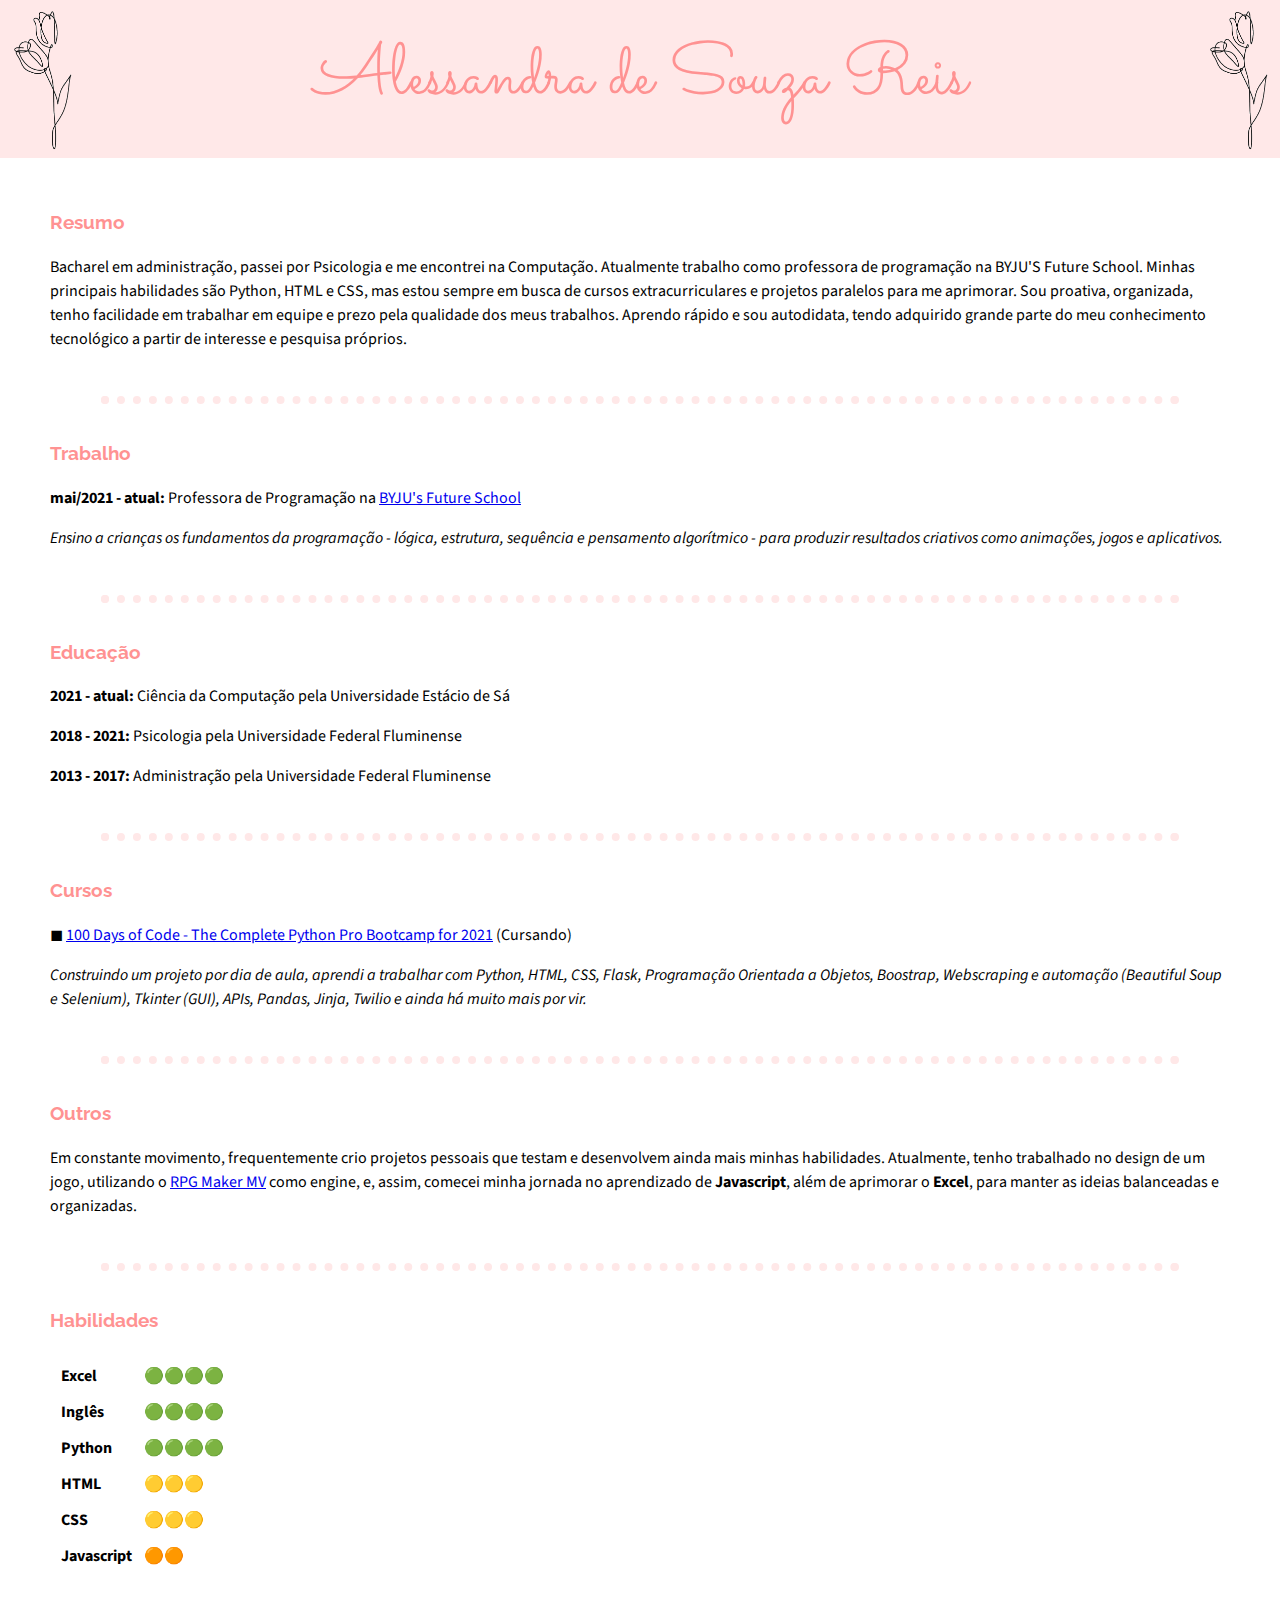
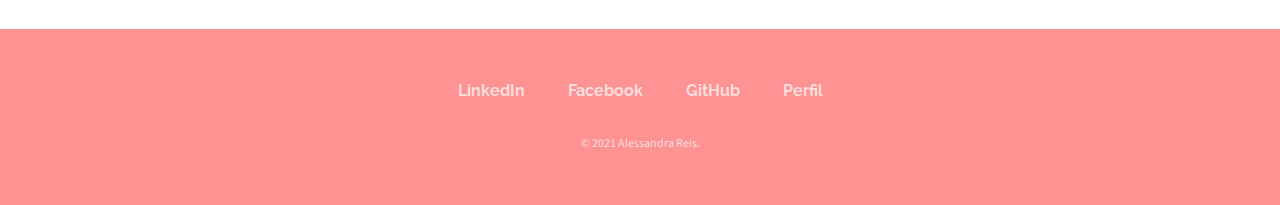
==== templates/curriculo.html @ 00629c7c "Add files via upload" ====
<!DOCTYPE html>
<html lang="en">
<head>
    <meta charset="UTF-8">
    <title>Alessandra Reis - Currículo</title>
    <link rel="stylesheet" href="../static/styles-cv.css">
    <link rel="icon" href="../static/icon.ico">
    <link rel="preconnect" href="https://fonts.gstatic.com">
    <link href="https://fonts.googleapis.com/css2?family=Raleway:wght@300&family=Sacramento&family=Source+Sans+Pro&display=swap" rel="stylesheet">

</head>

    <body>
    <div class="top-container">
        <img class="flower" src="../static/rosa1.png" alt="img-rosa">
        <img class="flower2" src="../static/rosa1.png" alt="img-rosa">
        <div class="skill-row">
        <h1 class="name">Alessandra de Souza Reis</h1>
        </div>
    </div>

    <div class="mid-container">
  
        <h3 class="subtitle">Resumo</h3>
        <p>Bacharel em administração, passei por Psicologia e me encontrei na Computação. Atualmente trabalho como professora de programação
            na BYJU'S Future School. Minhas principais habilidades são Python, HTML e CSS, mas estou sempre em busca de
            cursos extracurriculares e projetos paralelos para me aprimorar. Sou proativa, organizada, tenho facilidade em
            trabalhar em equipe e prezo pela qualidade dos meus trabalhos. Aprendo rápido e sou autodidata,
            tendo adquirido grande parte do meu conhecimento tecnológico a partir de interesse e pesquisa próprios.
            </p>

 <hr class="dotted-line">

        <h3 class="subtitle">Trabalho</h3>
        <div class="skill-row">
            <p><strong>mai/2021 - atual:</strong> Professora de Programação na <a href="https://www.byjusfutureschool.com/"> BYJU's Future School</a></p>
        </div>
        <p><em>Ensino a crianças os fundamentos da programação - lógica, estrutura, sequência e pensamento algorítmico - para
            produzir resultados criativos como animações, jogos e aplicativos. </em></p>

 <hr class="dotted-line">
        <h3 class="subtitle">Educação</h3>
        <div class="skill-row">
            <p><strong>2021 - atual:</strong> Ciência da Computação pela Universidade Estácio de Sá</p>
            <p><strong>2018 - 2021:</strong> Psicologia pela Universidade Federal Fluminense</p>
            <p><strong>2013 - 2017:</strong> Administração pela Universidade Federal Fluminense</p>
        </div>

 <hr class="dotted-line">

        <h3 class="subtitle">Cursos</h3>
        <div class="skill-row">
            ◼ <a href="https://www.udemy.com/course/100-days-of-code/">100 Days of Code - The Complete Python Pro Bootcamp for 2021</a> (Cursando)</p>
        </div>
        <p><em>Construindo um projeto por dia de aula, aprendi a trabalhar com Python, HTML, CSS, Flask, Programação Orientada a Objetos, Boostrap,
            Webscraping e automação (Beautiful Soup e Selenium), Tkinter (GUI), APIs, Pandas, Jinja, Twilio e ainda há muito mais por vir.</em></p>

 <hr class="dotted-line">

        <h3 class="subtitle">Outros</h3>
        <p>Em constante movimento, frequentemente crio projetos pessoais que testam e desenvolvem ainda mais minhas habilidades. Atualmente,
        tenho trabalhado no design de um jogo, utilizando o <a href="https://www.rpgmakerweb.com/products/rpg-maker-mv">RPG Maker MV</a> como engine, e, assim,
        comecei minha jornada no aprendizado de <strong>Javascript</strong>, além de aprimorar o <strong>Excel</strong>, para manter as ideias balanceadas e organizadas.</p>

<hr class="dotted-line">
        <h3 class="subtitle">Habilidades</h3>

    <table cellspacing="10px">
        <tr>
            <td><strong>Excel</strong></td> <td><strong>🟢🟢🟢🟢</strong></td>
        </tr>
        <tr>
            <td><strong>Inglês</strong></td> <td><strong>🟢🟢🟢🟢</strong></td>
        </tr>
                <tr>
            <td><strong>Python</strong></td> <td><strong>🟢🟢🟢🟢</strong></td>
        </tr>
        <tr>
            <td><strong>HTML</strong></td> <td><strong>🟡🟡🟡</strong></td>
        </tr>
        <tr>
            <td><strong>CSS</strong></td> <td><strong>🟡🟡🟡</strong></td>
        </tr>
        <tr>
            <td><strong>Javascript</strong></td> <td><strong>🟠🟠</strong></td>
        </tr>
    </table>

    </div>

<div class="bottom-container">
  <a class="footer-link" href="https://www.linkedin.com/in/alessandra-reis-b08b1685/">LinkedIn</a>
  <a class="footer-link" href="https://www.facebook.com/aleszreis">Facebook</a>
  <a class="footer-link" href="https://github.com/aleszreis/">GitHub</a>
  <a class="footer-link" href="../index.html">Perfil</a>
  <p class="copyright">© 2021 Alessandra Reis.</p>
</div>

    </body>
</html>
---- static/styles-cv.css ----
body {margin: 0; text-align: left; color: #401f4; font-family: 'Source Sans Pro', sans-serif; line-height: 1.5; font-weight: normal}

.name {text-align: center; color: #ff9292; margin: 0 auto 0 auto; font-size: 4.5rem; font-family: 'Sacramento', cursive; font-weight: normal; padding: 10px}

.subtitle {color: #ff9292; font-family: 'Raleway', sans-serif; text-align: left}

.footer-link {color: #ffdcdc; font-family: 'Raleway'; font-weight: bold; margin: 10px 20px; text-decoration: none}

.footer-link:hover {color: white}


.dotted-line {border: 8px dotted #ffe8e8; border-bottom: none; width: 90%; margin: 45px auto 35px auto}


.skill-row {text-align: left; margin: 5px auto 5px auto}

.intro {width: 30%; margin: auto}

.copyright {color: #ffdcdc; font-size: 0.75rem; padding: 20px 0}

.top-container {background-color: #ffe8e8; position: relative; padding: 10px}

.mid-container {margin: 50px 50px}

.bottom-container {background-color: #ff9292; text-decoration: #ff9292; padding: 50px 0 20px; text-align: center}

.flower {width: 4rem; float: left; margin-right: 30px}
.flower2 {width: 4rem; float: right; margin-left: 30px}
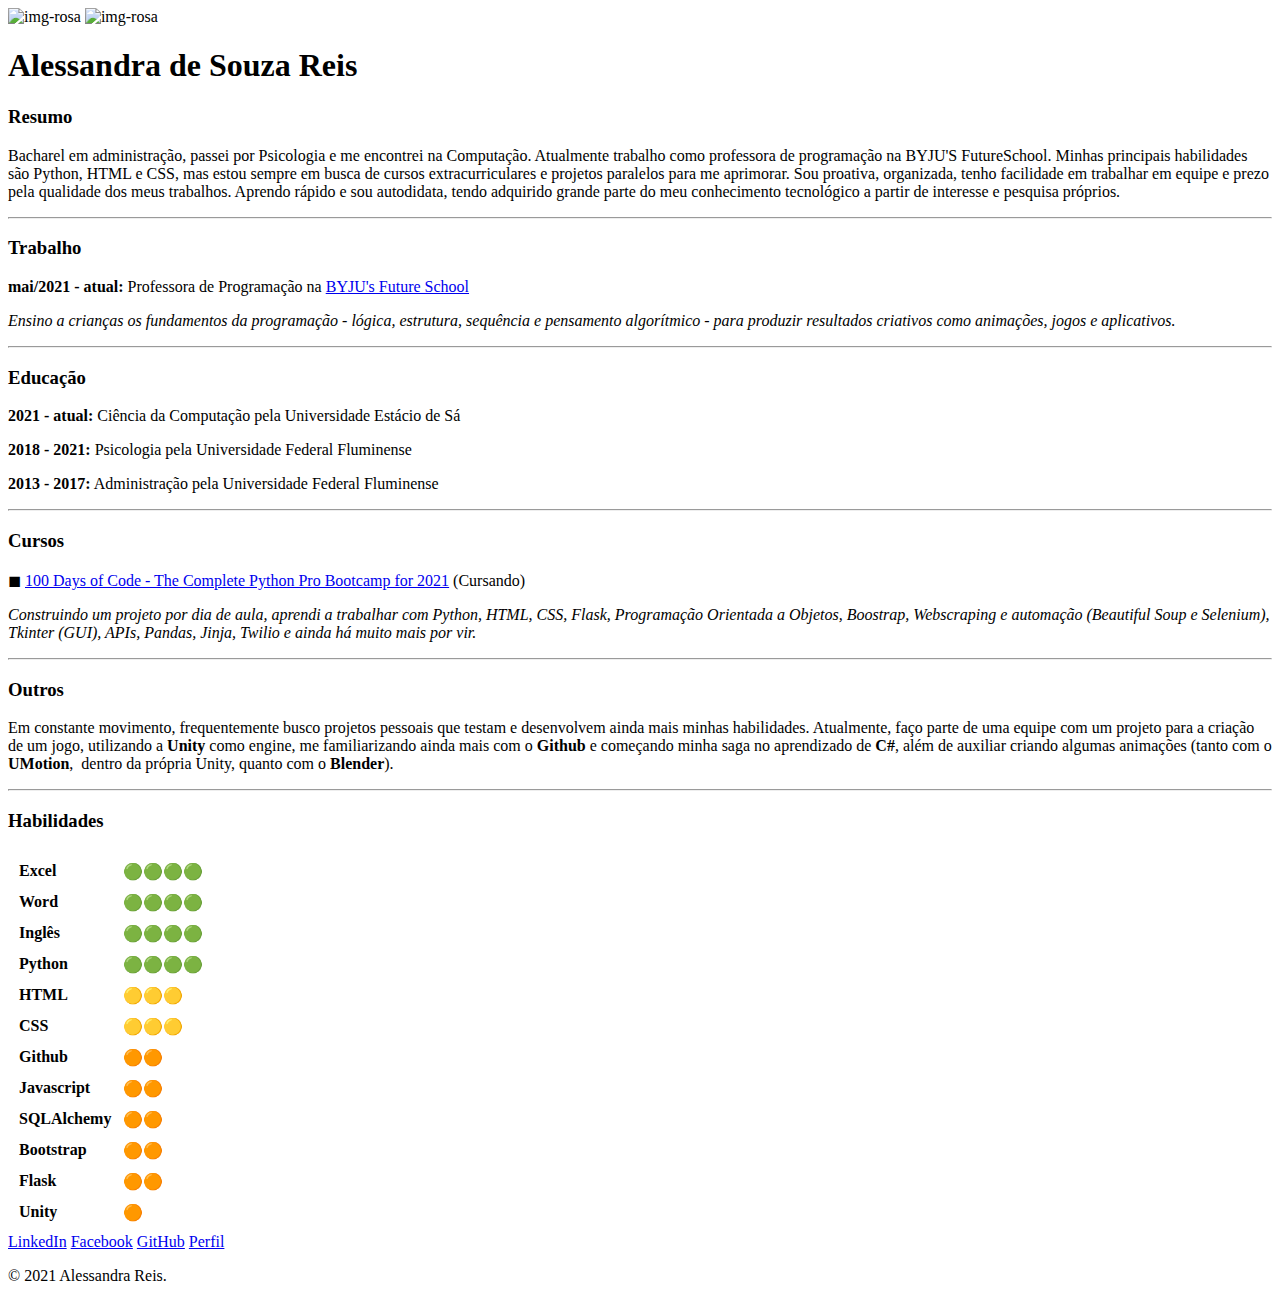
==== commit 97ba3a89: "Atualização do currículo" ====
--- a/templates/curriculo.html
+++ b/templates/curriculo.html
@@ -1,100 +1,119 @@
-<!DOCTYPE html>
-<html lang="en">
-<head>
-    <meta charset="UTF-8">
-    <title>Alessandra Reis - Currículo</title>
-    <link rel="stylesheet" href="../static/styles-cv.css">
-    <link rel="icon" href="../static/icon.ico">
-    <link rel="preconnect" href="https://fonts.gstatic.com">
-    <link href="https://fonts.googleapis.com/css2?family=Raleway:wght@300&family=Sacramento&family=Source+Sans+Pro&display=swap" rel="stylesheet">
-
-</head>
-
-    <body>
-    <div class="top-container">
-        <img class="flower" src="../static/rosa1.png" alt="img-rosa">
-        <img class="flower2" src="../static/rosa1.png" alt="img-rosa">
-        <div class="skill-row">
-        <h1 class="name">Alessandra de Souza Reis</h1>
-        </div>
-    </div>
-
-    <div class="mid-container">
-  
-        <h3 class="subtitle">Resumo</h3>
-        <p>Bacharel em administração, passei por Psicologia e me encontrei na Computação. Atualmente trabalho como professora de programação
-            na BYJU'S Future School. Minhas principais habilidades são Python, HTML e CSS, mas estou sempre em busca de
-            cursos extracurriculares e projetos paralelos para me aprimorar. Sou proativa, organizada, tenho facilidade em
-            trabalhar em equipe e prezo pela qualidade dos meus trabalhos. Aprendo rápido e sou autodidata,
-            tendo adquirido grande parte do meu conhecimento tecnológico a partir de interesse e pesquisa próprios.
-            </p>
-
- <hr class="dotted-line">
-
-        <h3 class="subtitle">Trabalho</h3>
-        <div class="skill-row">
-            <p><strong>mai/2021 - atual:</strong> Professora de Programação na <a href="https://www.byjusfutureschool.com/"> BYJU's Future School</a></p>
-        </div>
-        <p><em>Ensino a crianças os fundamentos da programação - lógica, estrutura, sequência e pensamento algorítmico - para
-            produzir resultados criativos como animações, jogos e aplicativos. </em></p>
-
- <hr class="dotted-line">
-        <h3 class="subtitle">Educação</h3>
-        <div class="skill-row">
-            <p><strong>2021 - atual:</strong> Ciência da Computação pela Universidade Estácio de Sá</p>
-            <p><strong>2018 - 2021:</strong> Psicologia pela Universidade Federal Fluminense</p>
-            <p><strong>2013 - 2017:</strong> Administração pela Universidade Federal Fluminense</p>
-        </div>
-
- <hr class="dotted-line">
-
-        <h3 class="subtitle">Cursos</h3>
-        <div class="skill-row">
-            ◼ <a href="https://www.udemy.com/course/100-days-of-code/">100 Days of Code - The Complete Python Pro Bootcamp for 2021</a> (Cursando)</p>
-        </div>
-        <p><em>Construindo um projeto por dia de aula, aprendi a trabalhar com Python, HTML, CSS, Flask, Programação Orientada a Objetos, Boostrap,
-            Webscraping e automação (Beautiful Soup e Selenium), Tkinter (GUI), APIs, Pandas, Jinja, Twilio e ainda há muito mais por vir.</em></p>
-
- <hr class="dotted-line">
-
-        <h3 class="subtitle">Outros</h3>
-        <p>Em constante movimento, frequentemente crio projetos pessoais que testam e desenvolvem ainda mais minhas habilidades. Atualmente,
-        tenho trabalhado no design de um jogo, utilizando o <a href="https://www.rpgmakerweb.com/products/rpg-maker-mv">RPG Maker MV</a> como engine, e, assim,
-        comecei minha jornada no aprendizado de <strong>Javascript</strong>, além de aprimorar o <strong>Excel</strong>, para manter as ideias balanceadas e organizadas.</p>
-
-<hr class="dotted-line">
-        <h3 class="subtitle">Habilidades</h3>
-
-    <table cellspacing="10px">
-        <tr>
-            <td><strong>Excel</strong></td> <td><strong>🟢🟢🟢🟢</strong></td>
-        </tr>
-        <tr>
-            <td><strong>Inglês</strong></td> <td><strong>🟢🟢🟢🟢</strong></td>
-        </tr>
-                <tr>
-            <td><strong>Python</strong></td> <td><strong>🟢🟢🟢🟢</strong></td>
-        </tr>
-        <tr>
-            <td><strong>HTML</strong></td> <td><strong>🟡🟡🟡</strong></td>
-        </tr>
-        <tr>
-            <td><strong>CSS</strong></td> <td><strong>🟡🟡🟡</strong></td>
-        </tr>
-        <tr>
-            <td><strong>Javascript</strong></td> <td><strong>🟠🟠</strong></td>
-        </tr>
-    </table>
-
-    </div>
-
-<div class="bottom-container">
-  <a class="footer-link" href="https://www.linkedin.com/in/alessandra-reis-b08b1685/">LinkedIn</a>
-  <a class="footer-link" href="https://www.facebook.com/aleszreis">Facebook</a>
-  <a class="footer-link" href="https://github.com/aleszreis/">GitHub</a>
-  <a class="footer-link" href="../index.html">Perfil</a>
-  <p class="copyright">© 2021 Alessandra Reis.</p>
-</div>
-
-    </body>
-</html>
+<!DOCTYPE html>
+<!-- saved from url=(0062)https://aleszreis.github.io/myWebsite/templates/curriculo.html -->
+<html lang="en"><head><meta http-equiv="Content-Type" content="text/html; charset=UTF-8">
+    
+    <title>Alessandra Reis - Currículo</title>
+    <link rel="stylesheet" href="./Alessandra Reis - Currículo_files/styles-cv.css">
+    <link rel="icon" href="https://aleszreis.github.io/myWebsite/static/icon.ico">
+    <link rel="preconnect" href="https://fonts.gstatic.com/">
+    <link href="./Alessandra Reis - Currículo_files/css2" rel="stylesheet">
+
+</head>
+
+    <body class="vsc-initialized" contenteditable="false">
+    <div class="top-container">
+        <img class="flower" src="./Alessandra Reis - Currículo_files/rosa1.png" alt="img-rosa">
+        <img class="flower2" src="./Alessandra Reis - Currículo_files/rosa1.png" alt="img-rosa">
+        <div class="skill-row">
+        <h1 class="name">Alessandra de Souza Reis</h1>
+        </div>
+    </div>
+
+    <div class="mid-container">
+  
+        <h3 class="subtitle">Resumo</h3>
+        <p>Bacharel em administração, passei por Psicologia e me encontrei na Computação. Atualmente trabalho como professora de programação
+            na BYJU'S FutureSchool. Minhas principais habilidades são Python, HTML e CSS, mas estou sempre em busca de
+            cursos extracurriculares e projetos paralelos para me aprimorar. Sou proativa, organizada, tenho facilidade em
+            trabalhar em equipe e prezo pela qualidade dos meus trabalhos. Aprendo rápido e sou autodidata,
+            tendo adquirido grande parte do meu conhecimento tecnológico a partir de interesse e pesquisa próprios.
+            </p>
+
+ <hr class="dotted-line">
+
+        <h3 class="subtitle">Trabalho</h3>
+        <div class="skill-row">
+            <p><strong>mai/2021 - atual:</strong> Professora de Programação na <a href="https://www.byjusfutureschool.com/"> BYJU's Future School</a></p>
+        </div>
+        <p><em>Ensino a crianças os fundamentos da programação - lógica, estrutura, sequência e pensamento algorítmico - para
+            produzir resultados criativos como animações, jogos e aplicativos. </em></p>
+
+ <hr class="dotted-line">
+        <h3 class="subtitle">Educação</h3>
+        <div class="skill-row">
+            <p><strong>2021 - atual:</strong> Ciência da Computação pela Universidade Estácio de Sá</p>
+            <p><strong>2018 - 2021:</strong> Psicologia pela Universidade Federal Fluminense</p>
+            <p><strong>2013 - 2017:</strong> Administração pela Universidade Federal Fluminense</p>
+        </div>
+
+ <hr class="dotted-line">
+
+        <h3 class="subtitle">Cursos</h3>
+        <div class="skill-row">
+            ◼ <a href="https://www.udemy.com/course/100-days-of-code/">100 Days of Code - The Complete Python Pro Bootcamp for 2021</a> (Cursando)<p></p>
+        </div>
+        <p><em>Construindo um projeto por dia de aula, aprendi a trabalhar com Python, HTML, CSS, Flask, Programação Orientada a Objetos, Boostrap,
+            Webscraping e automação (Beautiful Soup e Selenium), Tkinter (GUI), APIs, Pandas, Jinja, Twilio e ainda há muito mais por vir.</em></p>
+
+ <hr class="dotted-line">
+
+        <h3 class="subtitle">Outros</h3>
+        <p>Em constante movimento, frequentemente busco projetos pessoais que testam e desenvolvem ainda mais minhas habilidades. Atualmente, faço parte de uma equipe com um projeto para a criação de um jogo, utilizando a&nbsp;<b>Unity</b>&nbsp;como engine, me familiarizando ainda mais com o <b>Github</b>&nbsp;e começando minha saga no aprendizado de <b>C#</b>, além de auxiliar criando algumas animações (tanto com o <b>UMotion</b>,<b>&nbsp; </b>dentro da própria Unity, quanto com o <b>Blender</b>).</p>
+
+<hr class="dotted-line">
+        <h3 class="subtitle">Habilidades</h3>
+
+    <table cellspacing="10px">
+        <tbody><tr>
+            <td><strong>Excel</strong></td>  <td><strong>🟢🟢🟢🟢</strong></td>
+        
+        </tr>
+        <tr>
+            <td><strong>Word</strong></td> <td><strong>🟢🟢🟢🟢</strong></td>
+        </tr>
+        <tr>
+            <td><strong>Inglês</strong></td> <td><strong>🟢🟢🟢🟢</strong></td>
+        </tr>
+                <tr>
+            <td><strong>Python</strong></td> <td><strong>🟢🟢🟢🟢</strong></td>
+        </tr>
+        <tr>
+            <td><strong>HTML</strong></td> <td><strong>🟡🟡🟡</strong></td>
+        </tr>
+        <tr>
+            <td><strong>CSS</strong></td> <td><strong>🟡🟡🟡</strong></td>
+        </tr>
+        <tr>
+            <td><strong>Github</strong></td> <td><strong>🟠🟠</strong></td>
+        </tr>
+        <tr>
+            <td><strong>Javascript</strong></td> <td><strong>🟠🟠</strong></td>
+        </tr>
+        <tr>
+            <td><strong>SQLAlchemy</strong></td> <td><strong>🟠🟠</strong></td>
+        </tr>
+        <tr>
+            <td><strong>Bootstrap</strong></td> <td><strong>🟠🟠</strong></td>
+        </tr>
+         <tr>
+            <td><strong>Flask</strong></td> <td><strong>🟠🟠</strong></td>
+        </tr>
+        <tr>
+            <td><strong>Unity</strong></td> <td><strong>🟠</strong></td>
+        </tr>
+
+    </tbody></table>
+
+    </div>
+
+<div class="bottom-container">
+  <a class="footer-link" href="https://www.linkedin.com/in/alessandra-reis-b08b1685/">LinkedIn</a>
+  <a class="footer-link" href="https://www.facebook.com/aleszreis">Facebook</a>
+  <a class="footer-link" href="https://github.com/aleszreis/">GitHub</a>
+  <a class="footer-link" href="https://aleszreis.github.io/myWebsite/index.html">Perfil</a>
+  <p class="copyright">© 2021 Alessandra Reis.</p>
+</div>
+
+    
+
+</body></html>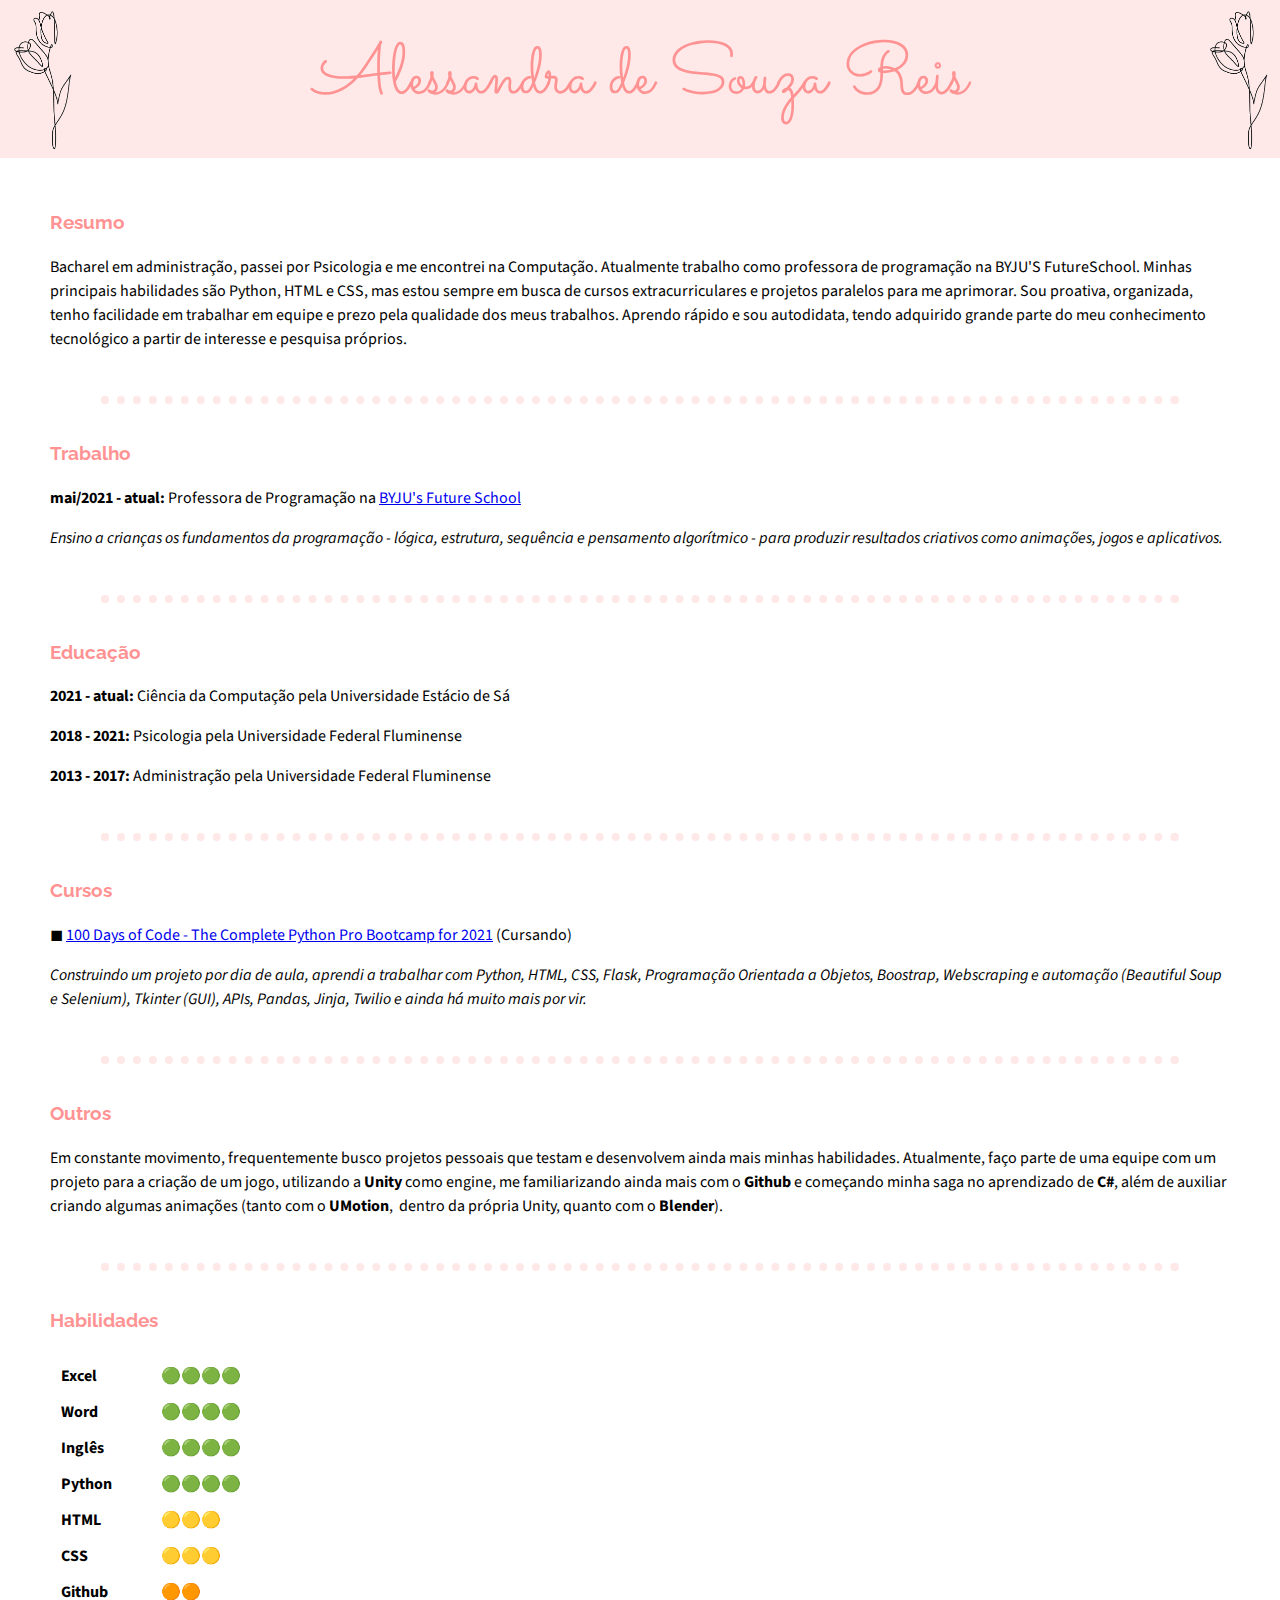
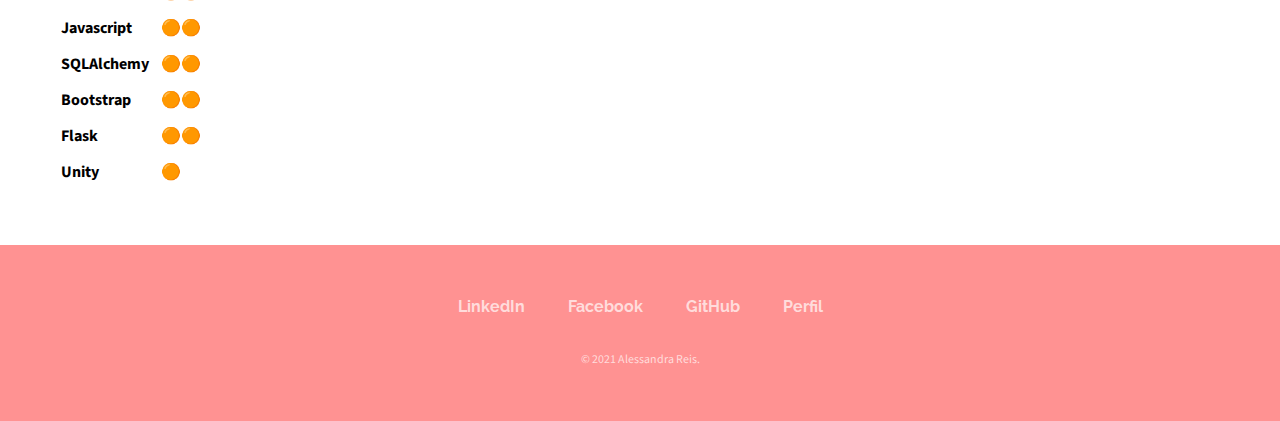
==== commit 5a6e65cb: "Correção dos caminhos p/ estilização" ====
--- a/templates/curriculo.html
+++ b/templates/curriculo.html
@@ -1,19 +1,19 @@
 <!DOCTYPE html>
-<!-- saved from url=(0062)https://aleszreis.github.io/myWebsite/templates/curriculo.html -->
-<html lang="en"><head><meta http-equiv="Content-Type" content="text/html; charset=UTF-8">
-    
+<html lang="en">
+<head>
+    <meta charset="UTF-8">
     <title>Alessandra Reis - Currículo</title>
-    <link rel="stylesheet" href="./Alessandra Reis - Currículo_files/styles-cv.css">
-    <link rel="icon" href="https://aleszreis.github.io/myWebsite/static/icon.ico">
-    <link rel="preconnect" href="https://fonts.gstatic.com/">
-    <link href="./Alessandra Reis - Currículo_files/css2" rel="stylesheet">
+    <link rel="stylesheet" href="../static/styles-cv.css">
+    <link rel="icon" href="../static/icon.ico">
+    <link rel="preconnect" href="https://fonts.gstatic.com">
+    <link href="https://fonts.googleapis.com/css2?family=Raleway:wght@300&family=Sacramento&family=Source+Sans+Pro&display=swap" rel="stylesheet">
 
 </head>
 
-    <body class="vsc-initialized" contenteditable="false">
+    <body>
     <div class="top-container">
-        <img class="flower" src="./Alessandra Reis - Currículo_files/rosa1.png" alt="img-rosa">
-        <img class="flower2" src="./Alessandra Reis - Currículo_files/rosa1.png" alt="img-rosa">
+        <img class="flower" src="../static/rosa1.png" alt="img-rosa">
+        <img class="flower2" src="../static/rosa1.png" alt="img-rosa">
         <div class="skill-row">
         <h1 class="name">Alessandra de Souza Reis</h1>
         </div>
@@ -116,4 +116,4 @@
 
     
 
-</body></html>+</body></html>
--- a/static/styles-cv.css
+++ b/static/styles-cv.css
@@ -0,0 +1,28 @@
+body {margin: 0; text-align: left; color: #401f4; font-family: 'Source Sans Pro', sans-serif; line-height: 1.5; font-weight: normal}
+
+.name {text-align: center; color: #ff9292; margin: 0 auto 0 auto; font-size: 4.5rem; font-family: 'Sacramento', cursive; font-weight: normal; padding: 10px}
+
+.subtitle {color: #ff9292; font-family: 'Raleway', sans-serif; text-align: left}
+
+.footer-link {color: #ffdcdc; font-family: 'Raleway'; font-weight: bold; margin: 10px 20px; text-decoration: none}
+
+.footer-link:hover {color: white}
+
+
+.dotted-line {border: 8px dotted #ffe8e8; border-bottom: none; width: 90%; margin: 45px auto 35px auto}
+
+
+.skill-row {text-align: left; margin: 5px auto 5px auto}
+
+.intro {width: 30%; margin: auto}
+
+.copyright {color: #ffdcdc; font-size: 0.75rem; padding: 20px 0}
+
+.top-container {background-color: #ffe8e8; position: relative; padding: 10px}
+
+.mid-container {margin: 50px 50px}
+
+.bottom-container {background-color: #ff9292; text-decoration: #ff9292; padding: 50px 0 20px; text-align: center}
+
+.flower {width: 4rem; float: left; margin-right: 30px}
+.flower2 {width: 4rem; float: right; margin-left: 30px}
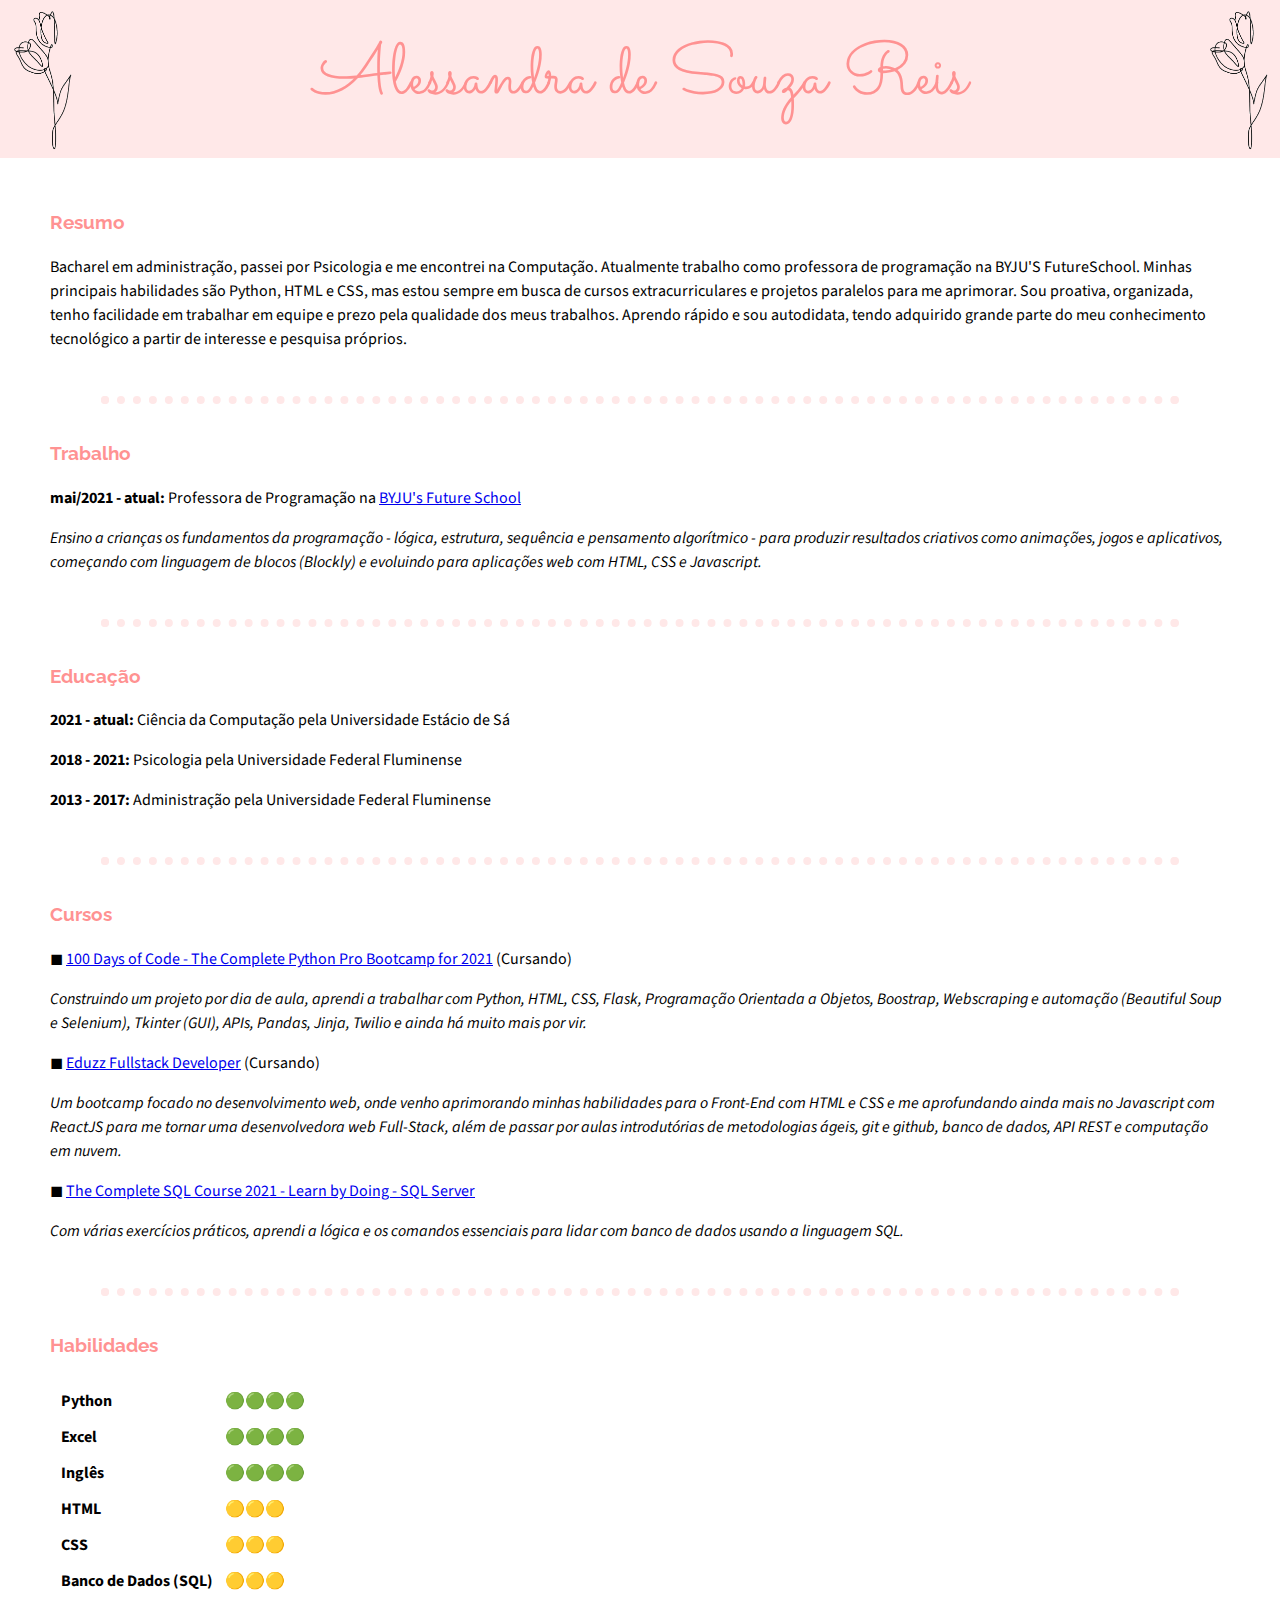
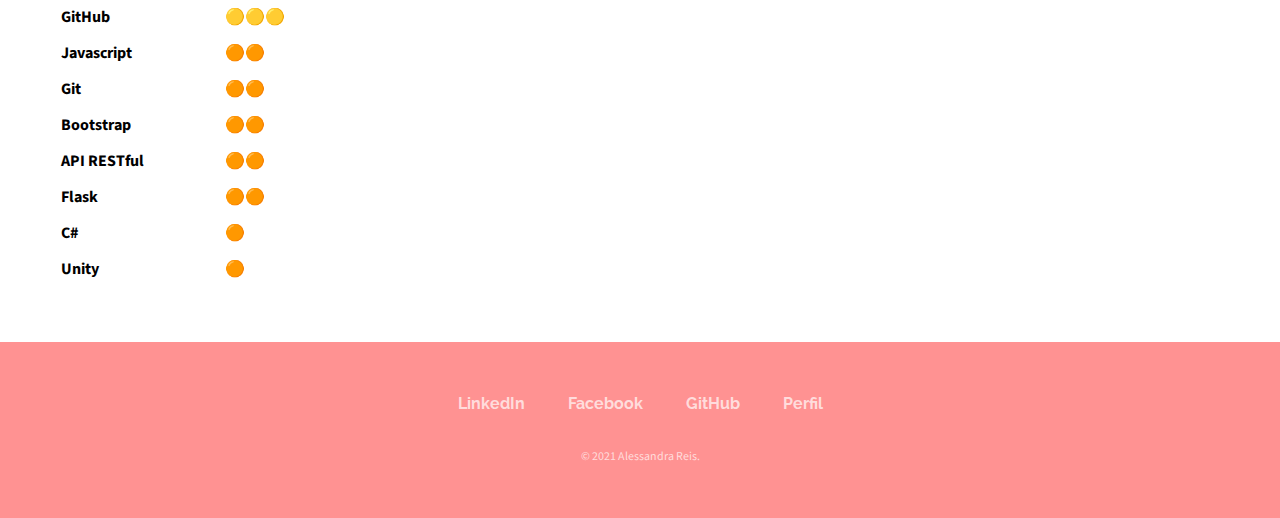
==== commit 384006aa: "atualização do currículo e melhorias na pg inicial" ====
--- a/templates/curriculo.html
+++ b/templates/curriculo.html
@@ -36,7 +36,8 @@
             <p><strong>mai/2021 - atual:</strong> Professora de Programação na <a href="https://www.byjusfutureschool.com/"> BYJU's Future School</a></p>
         </div>
         <p><em>Ensino a crianças os fundamentos da programação - lógica, estrutura, sequência e pensamento algorítmico - para
-            produzir resultados criativos como animações, jogos e aplicativos. </em></p>
+            produzir resultados criativos como animações, jogos e aplicativos, começando com linguagem de blocos (Blockly) e evoluindo
+            para aplicações web com HTML, CSS e Javascript. </em></p>
 
  <hr class="dotted-line">
         <h3 class="subtitle">Educação</h3>
@@ -50,32 +51,47 @@
 
         <h3 class="subtitle">Cursos</h3>
         <div class="skill-row">
-            ◼ <a href="https://www.udemy.com/course/100-days-of-code/">100 Days of Code - The Complete Python Pro Bootcamp for 2021</a> (Cursando)<p></p>
+            ◼ <a href="https://www.udemy.com/course/100-days-of-code/" target="_blank">100 Days of Code - The Complete Python Pro Bootcamp for 2021</a> (Cursando)<p></p>
         </div>
         <p><em>Construindo um projeto por dia de aula, aprendi a trabalhar com Python, HTML, CSS, Flask, Programação Orientada a Objetos, Boostrap,
             Webscraping e automação (Beautiful Soup e Selenium), Tkinter (GUI), APIs, Pandas, Jinja, Twilio e ainda há muito mais por vir.</em></p>
 
- <hr class="dotted-line">
+        <div class="skill-row">
+            ◼ <a href="https://web.digitalinnovation.one/track/eduzz-fullstack-developer" target="_blank">Eduzz Fullstack Developer</a> (Cursando)<p></p>
+        </div>
+        <p><em>Um bootcamp focado no desenvolvimento web, onde venho aprimorando minhas habilidades para o Front-End com HTML e CSS 
+            e me aprofundando ainda mais no Javascript com ReactJS para me tornar uma desenvolvedora web Full-Stack, além de passar por
+            aulas introdutórias de metodologias ágeis, git e github, banco de dados, API REST e computação em nuvem.</em></p>
+    
 
-        <h3 class="subtitle">Outros</h3>
-        <p>Em constante movimento, frequentemente busco projetos pessoais que testam e desenvolvem ainda mais minhas habilidades. Atualmente, faço parte de uma equipe com um projeto para a criação de um jogo, utilizando a&nbsp;<b>Unity</b>&nbsp;como engine, me familiarizando ainda mais com o <b>Github</b>&nbsp;e começando minha saga no aprendizado de <b>C#</b>, além de auxiliar criando algumas animações (tanto com o <b>UMotion</b>,<b>&nbsp; </b>dentro da própria Unity, quanto com o <b>Blender</b>).</p>
+        <div class="skill-row">
+            ◼ <a href="https://www.udemy.com/course/the-complete-sql-course-2021-learn-by-doing/" target="_blank">The Complete SQL Course 2021 - Learn by Doing - SQL Server</a><p></p>
+        </div>
+        <p><em>Com várias exercícios práticos, aprendi a lógica e os comandos essenciais para lidar com banco de dados usando a linguagem SQL.
+        </em></p>
+
+
+ <hr class="dotted-line" hidden>
+
+        <h3 class="subtitle" hidden>Outros</h3>
+        <p hidden>Em constante movimento, frequentemente busco projetos pessoais que testam e desenvolvem ainda mais minhas habilidades. 
+            Atualmente, faço parte de uma equipe com um projeto para a criação de um jogo, utilizando a&nbsp;<b>Unity</b>&nbsp;como 
+            engine, criando animações com o <b>UMotion</b>. Também estou matriculada em um bootcamp pela Digital Innovation One,
+            focado no desenvolvimento web.</p>
 
 <hr class="dotted-line">
         <h3 class="subtitle">Habilidades</h3>
 
     <table cellspacing="10px">
-        <tbody><tr>
-            <td><strong>Excel</strong></td>  <td><strong>🟢🟢🟢🟢</strong></td>
-        
+        <tbody>
+        <tr>
+            <td><strong>Python</strong></td> <td><strong>🟢🟢🟢🟢</strong></td>
         </tr>
         <tr>
-            <td><strong>Word</strong></td> <td><strong>🟢🟢🟢🟢</strong></td>
+            <td><strong>Excel</strong></td>  <td><strong>🟢🟢🟢🟢</strong></td> 
         </tr>
         <tr>
             <td><strong>Inglês</strong></td> <td><strong>🟢🟢🟢🟢</strong></td>
-        </tr>
-                <tr>
-            <td><strong>Python</strong></td> <td><strong>🟢🟢🟢🟢</strong></td>
         </tr>
         <tr>
             <td><strong>HTML</strong></td> <td><strong>🟡🟡🟡</strong></td>
@@ -84,19 +100,28 @@
             <td><strong>CSS</strong></td> <td><strong>🟡🟡🟡</strong></td>
         </tr>
         <tr>
-            <td><strong>Github</strong></td> <td><strong>🟠🟠</strong></td>
+            <td><strong>Banco de Dados (SQL)</strong></td> <td><strong>🟡🟡🟡</strong></td>
+        </tr>
+        <tr>
+            <td><strong>GitHub</strong></td> <td><strong>🟡🟡🟡</strong></td>
         </tr>
         <tr>
             <td><strong>Javascript</strong></td> <td><strong>🟠🟠</strong></td>
         </tr>
         <tr>
-            <td><strong>SQLAlchemy</strong></td> <td><strong>🟠🟠</strong></td>
+            <td><strong>Git</strong></td> <td><strong>🟠🟠</strong></td>
         </tr>
         <tr>
             <td><strong>Bootstrap</strong></td> <td><strong>🟠🟠</strong></td>
         </tr>
+        <tr>
+            <td><strong>API RESTful</strong></td> <td><strong>🟠🟠</strong></td>
+        </tr>
          <tr>
             <td><strong>Flask</strong></td> <td><strong>🟠🟠</strong></td>
+        </tr>
+        <tr>
+            <td><strong>C#</strong></td> <td><strong>🟠</strong></td>
         </tr>
         <tr>
             <td><strong>Unity</strong></td> <td><strong>🟠</strong></td>
@@ -107,9 +132,9 @@
     </div>
 
 <div class="bottom-container">
-  <a class="footer-link" href="https://www.linkedin.com/in/alessandra-reis-b08b1685/">LinkedIn</a>
-  <a class="footer-link" href="https://www.facebook.com/aleszreis">Facebook</a>
-  <a class="footer-link" href="https://github.com/aleszreis/">GitHub</a>
+  <a class="footer-link" href="https://www.linkedin.com/in/aleszreis/" target="_blank">LinkedIn</a>
+  <a class="footer-link" href="https://www.facebook.com/aleszreis" target="_blank">Facebook</a>
+  <a class="footer-link" href="https://github.com/aleszreis/" target="_blank">GitHub</a>
   <a class="footer-link" href="https://aleszreis.github.io/myWebsite/index.html">Perfil</a>
   <p class="copyright">© 2021 Alessandra Reis.</p>
 </div>
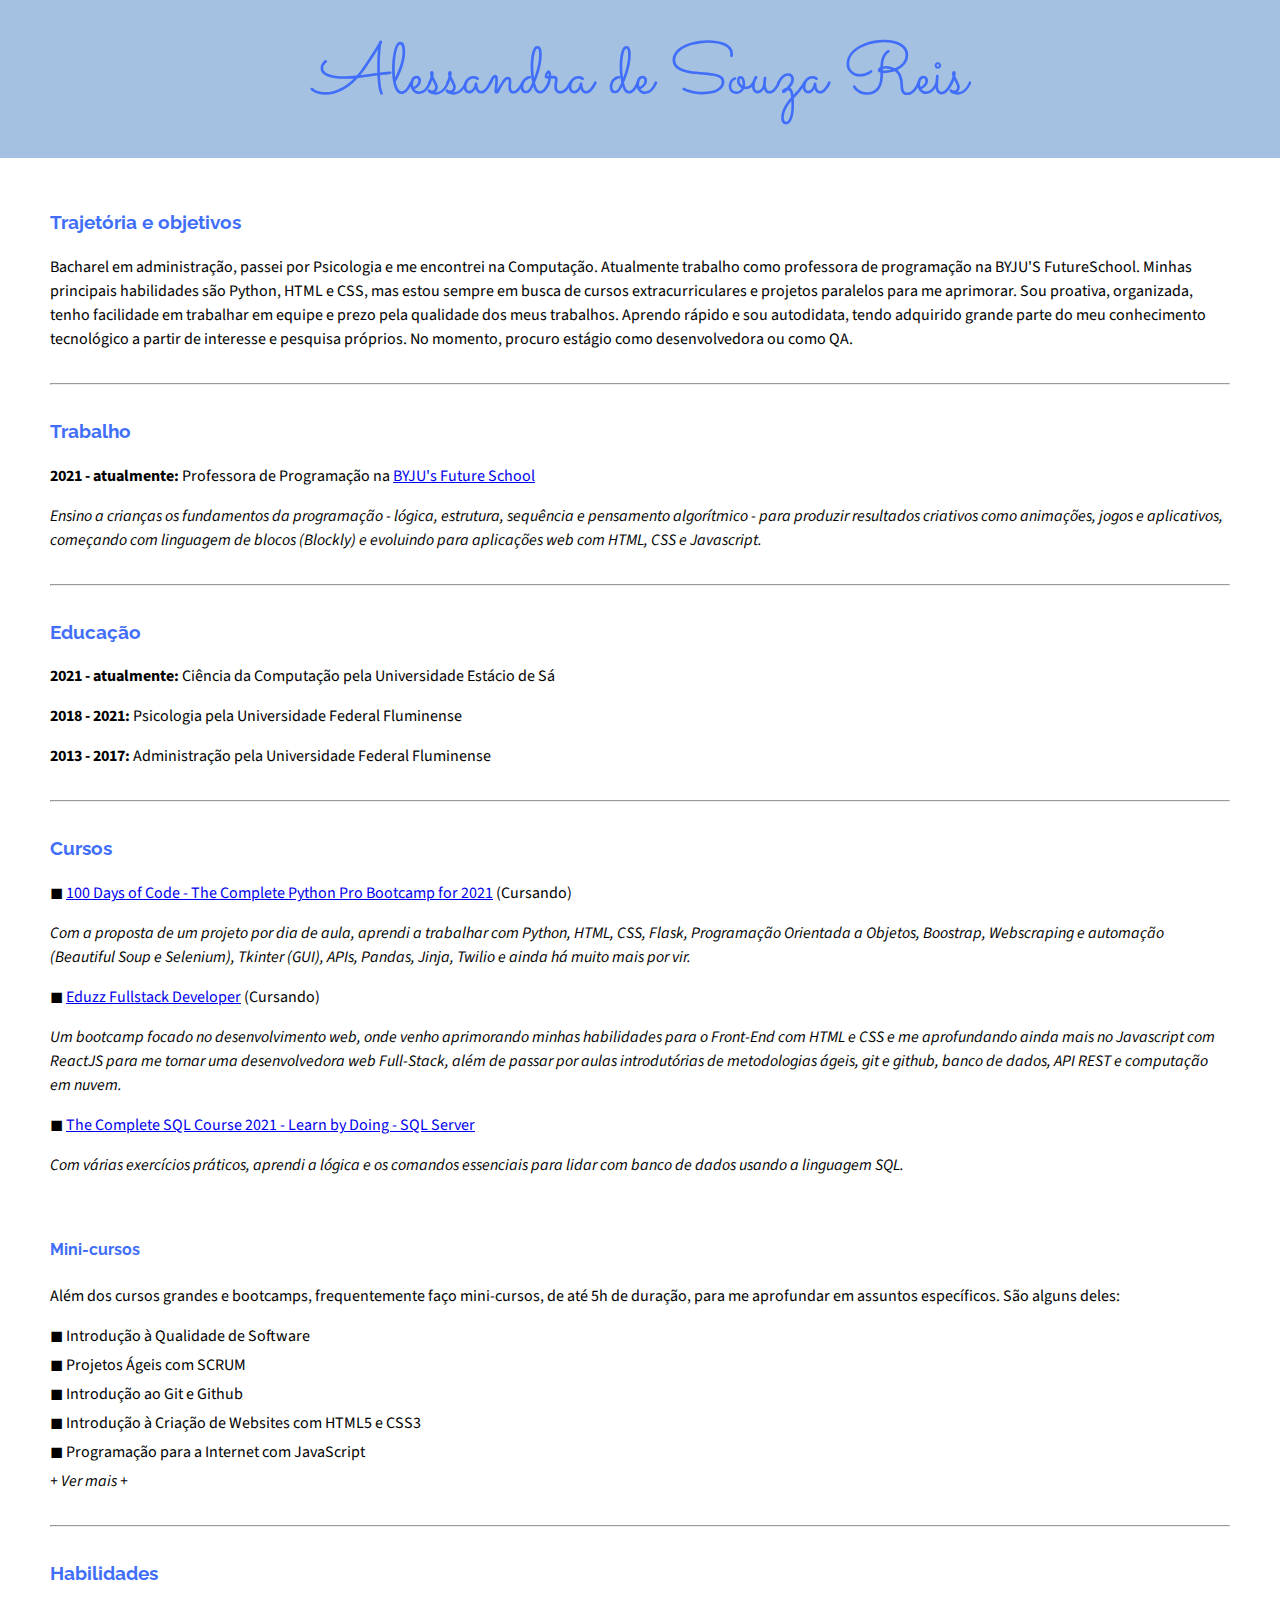
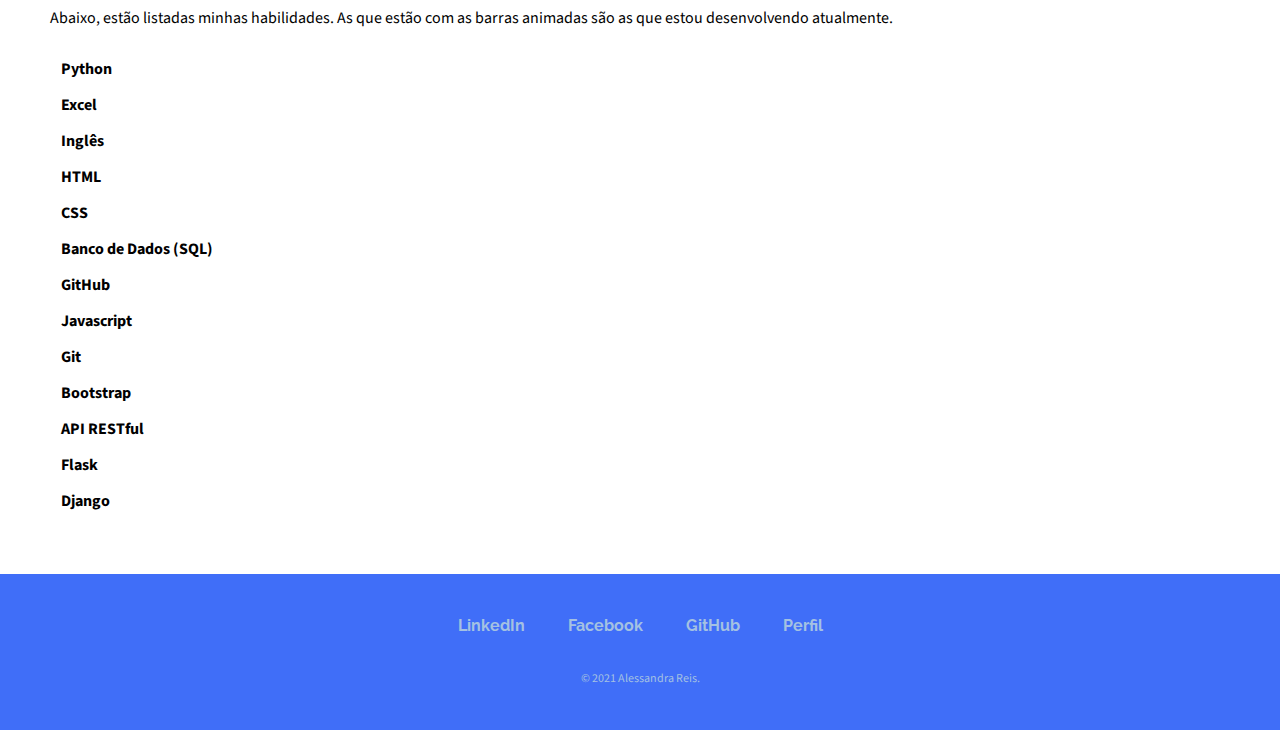
==== commit d56a1eb1: "atualização do cv + melhorias" ====
--- a/templates/curriculo.html
+++ b/templates/curriculo.html
@@ -1,3 +1,6 @@
+<!-- PARA MUDAR A COR DAS BARRAS DE PROGRESSO: style="width: 70%; background-color: {color}" -->
+
+
 <!DOCTYPE html>
 <html lang="en">
 <head>
@@ -7,13 +10,14 @@
     <link rel="icon" href="../static/icon.ico">
     <link rel="preconnect" href="https://fonts.gstatic.com">
     <link href="https://fonts.googleapis.com/css2?family=Raleway:wght@300&family=Sacramento&family=Source+Sans+Pro&display=swap" rel="stylesheet">
+    <link href="https://cdn.jsdelivr.net/npm/bootstrap@5.1.3/dist/css/bootstrap.min.css" rel="stylesheet" integrity="sha384-1BmE4kWBq78iYhFldvKuhfTAU6auU8tT94WrHftjDbrCEXSU1oBoqyl2QvZ6jIW3" crossorigin="anonymous">
 
 </head>
 
     <body>
+    <script type="text/javascript" src="../scripts.js"></script>
+
     <div class="top-container">
-        <img class="flower" src="../static/rosa1.png" alt="img-rosa">
-        <img class="flower2" src="../static/rosa1.png" alt="img-rosa">
         <div class="skill-row">
         <h1 class="name">Alessandra de Souza Reis</h1>
         </div>
@@ -21,39 +25,40 @@
 
     <div class="mid-container">
   
-        <h3 class="subtitle">Resumo</h3>
+        <h3 class="subtitle">Trajetória e objetivos</h3>
         <p>Bacharel em administração, passei por Psicologia e me encontrei na Computação. Atualmente trabalho como professora de programação
             na BYJU'S FutureSchool. Minhas principais habilidades são Python, HTML e CSS, mas estou sempre em busca de
             cursos extracurriculares e projetos paralelos para me aprimorar. Sou proativa, organizada, tenho facilidade em
             trabalhar em equipe e prezo pela qualidade dos meus trabalhos. Aprendo rápido e sou autodidata,
             tendo adquirido grande parte do meu conhecimento tecnológico a partir de interesse e pesquisa próprios.
+            No momento, procuro estágio como desenvolvedora ou como QA.
             </p>
 
- <hr class="dotted-line">
+ <hr>
 
         <h3 class="subtitle">Trabalho</h3>
         <div class="skill-row">
-            <p><strong>mai/2021 - atual:</strong> Professora de Programação na <a href="https://www.byjusfutureschool.com/"> BYJU's Future School</a></p>
+            <p><strong>2021 - atualmente:</strong> Professora de Programação na <a href="https://www.byjusfutureschool.com/"> BYJU's Future School</a></p>
         </div>
         <p><em>Ensino a crianças os fundamentos da programação - lógica, estrutura, sequência e pensamento algorítmico - para
             produzir resultados criativos como animações, jogos e aplicativos, começando com linguagem de blocos (Blockly) e evoluindo
             para aplicações web com HTML, CSS e Javascript. </em></p>
 
- <hr class="dotted-line">
+ <hr>
         <h3 class="subtitle">Educação</h3>
         <div class="skill-row">
-            <p><strong>2021 - atual:</strong> Ciência da Computação pela Universidade Estácio de Sá</p>
+            <p><strong>2021 - atualmente:</strong> Ciência da Computação pela Universidade Estácio de Sá</p>
             <p><strong>2018 - 2021:</strong> Psicologia pela Universidade Federal Fluminense</p>
             <p><strong>2013 - 2017:</strong> Administração pela Universidade Federal Fluminense</p>
         </div>
 
- <hr class="dotted-line">
+ <hr>
 
         <h3 class="subtitle">Cursos</h3>
         <div class="skill-row">
             ◼ <a href="https://www.udemy.com/course/100-days-of-code/" target="_blank">100 Days of Code - The Complete Python Pro Bootcamp for 2021</a> (Cursando)<p></p>
         </div>
-        <p><em>Construindo um projeto por dia de aula, aprendi a trabalhar com Python, HTML, CSS, Flask, Programação Orientada a Objetos, Boostrap,
+        <p><em>Com a proposta de um projeto por dia de aula, aprendi a trabalhar com Python, HTML, CSS, Flask, Programação Orientada a Objetos, Boostrap,
             Webscraping e automação (Beautiful Soup e Selenium), Tkinter (GUI), APIs, Pandas, Jinja, Twilio e ainda há muito mais por vir.</em></p>
 
         <div class="skill-row">
@@ -69,9 +74,56 @@
         </div>
         <p><em>Com várias exercícios práticos, aprendi a lógica e os comandos essenciais para lidar com banco de dados usando a linguagem SQL.
         </em></p>
-
-
- <hr class="dotted-line" hidden>
+        <br>
+        <h4 class="subtitle">Mini-cursos</h4>
+        <p>Além dos cursos grandes e bootcamps, frequentemente faço mini-cursos, de até 5h de duração, 
+            para me aprofundar em assuntos específicos. São alguns deles:</p>
+
+            <div class="skill-row">
+                ◼ Introdução à Qualidade de Software
+            </div>
+            
+            <div class="skill-row">
+                ◼ Projetos Ágeis com SCRUM
+            </div>
+
+            <div class="skill-row">
+                ◼ Introdução ao Git e Github
+            </div>
+
+            <div class="skill-row">
+                ◼ Introdução à Criação de Websites com HTML5 e CSS3
+            </div>
+
+            <div class="skill-row">
+                ◼ Programação para a Internet com JavaScript
+            </div>
+
+            <label class="details">
+                <input type="checkbox" />
+                <span>
+                    <div class="skill-row">
+                        ◼ JavaScript ES6 Essencial
+                    </div>
+                    
+                    <div class="skill-row">
+                        ◼ Desenvolvimento Avançado com JavaScript ES6
+                    </div>
+        
+                    <div class="skill-row">
+                        ◼ Introdução à Programação com Python
+                    </div>
+        
+                    <div class="skill-row">
+                        ◼ Lógica de Programação Essencial
+                    </div>
+                </span>
+                <em> </em>
+            </label> 
+
+
+
+ <hr hidden>
 
         <h3 class="subtitle" hidden>Outros</h3>
         <p hidden>Em constante movimento, frequentemente busco projetos pessoais que testam e desenvolvem ainda mais minhas habilidades. 
@@ -79,52 +131,90 @@
             engine, criando animações com o <b>UMotion</b>. Também estou matriculada em um bootcamp pela Digital Innovation One,
             focado no desenvolvimento web.</p>
 
-<hr class="dotted-line">
+<hr>
         <h3 class="subtitle">Habilidades</h3>
+        <p>Abaixo, estão listadas minhas habilidades. As que estão com as barras
+            animadas são as que estou desenvolvendo atualmente.</p>
 
     <table cellspacing="10px">
         <tbody>
         <tr>
-            <td><strong>Python</strong></td> <td><strong>🟢🟢🟢🟢</strong></td>
-        </tr>
-        <tr>
-            <td><strong>Excel</strong></td>  <td><strong>🟢🟢🟢🟢</strong></td> 
-        </tr>
-        <tr>
-            <td><strong>Inglês</strong></td> <td><strong>🟢🟢🟢🟢</strong></td>
-        </tr>
-        <tr>
-            <td><strong>HTML</strong></td> <td><strong>🟡🟡🟡</strong></td>
-        </tr>
-        <tr>
-            <td><strong>CSS</strong></td> <td><strong>🟡🟡🟡</strong></td>
-        </tr>
-        <tr>
-            <td><strong>Banco de Dados (SQL)</strong></td> <td><strong>🟡🟡🟡</strong></td>
-        </tr>
-        <tr>
-            <td><strong>GitHub</strong></td> <td><strong>🟡🟡🟡</strong></td>
-        </tr>
-        <tr>
-            <td><strong>Javascript</strong></td> <td><strong>🟠🟠</strong></td>
-        </tr>
-        <tr>
-            <td><strong>Git</strong></td> <td><strong>🟠🟠</strong></td>
-        </tr>
-        <tr>
-            <td><strong>Bootstrap</strong></td> <td><strong>🟠🟠</strong></td>
-        </tr>
-        <tr>
-            <td><strong>API RESTful</strong></td> <td><strong>🟠🟠</strong></td>
+            <td  class="table-row"><strong>Python</strong></td> 
+            <td  class="table-row"><div class="progress">
+                <div class="progress-bar progress-bar-striped progress-bar-animated" role="progressbar" style="width: 78%;" aria-valuenow="78" aria-valuemin="0" aria-valuemax="100"></div>
+            </div></td>
+        </tr>
+        <tr>
+            <td><strong>Excel</strong></td>  
+            <td><div class="progress">
+                <div class="progress-bar" role="progressbar" style="width: 70%" aria-valuenow="70" aria-valuemin="0" aria-valuemax="100"></div>
+            </div></td>
+        </tr>
+        <tr>
+            <td><strong>Inglês</strong></td>
+            <td><div class="progress">
+                <div class="progress-bar" role="progressbar" style="width: 85%;" aria-valuenow="85" aria-valuemin="0" aria-valuemax="100"></div>
+            </div></td>
+        </tr>
+        <tr>
+            <td><strong>HTML</strong></td>
+            <td><div class="progress">
+                <div class="progress-bar progress-bar-striped progress-bar-animated" role="progressbar" style="width: 43%;" aria-valuenow="43" aria-valuemin="0" aria-valuemax="100"></div>
+            </div></td>
+        </tr>
+        <tr>
+            <td><strong>CSS</strong></td>
+            <td><div class="progress">
+                <div class="progress-bar progress-bar-striped progress-bar-animated" role="progressbar" style="width: 43%;" aria-valuenow="43" aria-valuemin="0" aria-valuemax="100"></div>
+            </div></td>
+        </tr>
+        <tr>
+            <td><strong>Banco de Dados (SQL)</strong></td>
+            <td><div class="progress">
+                <div class="progress-bar" role="progressbar" style="width: 66%;" aria-valuenow="66" aria-valuemin="0" aria-valuemax="100"></div>
+            </div></td>
+        </tr>
+        <tr>
+            <td><strong>GitHub</strong></td>
+            <td><div class="progress">
+                <div class="progress-bar progress-bar-striped progress-bar-animated" role="progressbar" style="width: 60%;" aria-valuenow="60" aria-valuemin="0" aria-valuemax="100"></div>
+            </div></td>
+        </tr>
+        <tr>
+            <td><strong>Javascript</strong></td>
+            <td><div class="progress">
+                <div class="progress-bar" role="progressbar" style="width: 23%;" aria-valuenow="23" aria-valuemin="0" aria-valuemax="100"></div>
+            </div></td>
+        </tr>
+        <tr>
+            <td><strong>Git</strong></td>
+            <td><div class="progress">
+                <div class="progress-bar" role="progressbar" style="width: 70%;" aria-valuenow="70" aria-valuemin="0" aria-valuemax="100"></div>
+            </div></td>
+        </tr>
+        <tr>
+            <td><strong>Bootstrap</strong></td>
+            <td><div class="progress">
+                <div class="progress-bar progress-bar-striped progress-bar-animated" role="progressbar" style="width: 15%;" aria-valuenow="15" aria-valuemin="0" aria-valuemax="100"></div>
+            </div></td>
+        </tr>
+        <tr>
+            <td><strong>API RESTful</strong></td>
+            <td><div class="progress">
+                <div class="progress-bar" role="progressbar" style="width: 60%;" aria-valuenow="60" aria-valuemin="0" aria-valuemax="100"></div>
+            </div></td>
         </tr>
          <tr>
-            <td><strong>Flask</strong></td> <td><strong>🟠🟠</strong></td>
-        </tr>
-        <tr>
-            <td><strong>C#</strong></td> <td><strong>🟠</strong></td>
-        </tr>
-        <tr>
-            <td><strong>Unity</strong></td> <td><strong>🟠</strong></td>
+            <td><strong>Flask</strong></td>
+            <td><div class="progress">
+                <div class="progress-bar" role="progressbar" style="width: 50%;" aria-valuenow="50" aria-valuemin="0" aria-valuemax="100"></div>
+            </div></td>
+        </tr>
+        <tr>
+            <td><strong>Django</strong></td>
+            <td><div class="progress">
+                <div class="progress-bar progress-bar-striped progress-bar-animated" role="progressbar" style="width: 10%;" aria-valuenow="10" aria-valuemin="0" aria-valuemax="100"></div>
+            </div></td>
         </tr>
 
     </tbody></table>
--- a/static/styles-cv.css
+++ b/static/styles-cv.css
@@ -1,28 +1,97 @@
-body {margin: 0; text-align: left; color: #401f4; font-family: 'Source Sans Pro', sans-serif; line-height: 1.5; font-weight: normal}
+:root {
+    --dark-color: rgb(64, 110, 248);
+    --dark-color-hover: rgb(155, 180, 253);
+    --light-color: #a4c1e2;
+    --btn-light-color: #7aade7;
+    --btn-hover-color: #69b7f7;
+}
 
-.name {text-align: center; color: #ff9292; margin: 0 auto 0 auto; font-size: 4.5rem; font-family: 'Sacramento', cursive; font-weight: normal; padding: 10px}
-
-.subtitle {color: #ff9292; font-family: 'Raleway', sans-serif; text-align: left}
-
-.footer-link {color: #ffdcdc; font-family: 'Raleway'; font-weight: bold; margin: 10px 20px; text-decoration: none}
-
-.footer-link:hover {color: white}
+body {
+    margin: 0; 
+    text-align: left; 
+    font-family: 'Source Sans Pro', sans-serif; 
+    line-height: 1.5; 
+    font-weight: normal
+}
 
 
-.dotted-line {border: 8px dotted #ffe8e8; border-bottom: none; width: 90%; margin: 45px auto 35px auto}
+.name {
+    text-align: center; 
+    color: var(--dark-color); 
+    margin: 0 auto 0 auto; 
+    font-size: 4.5rem; 
+    font-family: 'Sacramento', cursive; 
+    font-weight: normal; 
+    padding: 10px
+}
 
+.subtitle {
+    font-weight: bold;
+    color: var(--dark-color); 
+    font-family: 'Raleway', sans-serif; 
+    text-align: left
+}
 
-.skill-row {text-align: left; margin: 5px auto 5px auto}
+.footer-link {
+    color: var(--light-color); 
+    font-family: 'Raleway'; 
+    font-weight: bold; 
+    margin: 10px 20px; 
+    text-decoration: none}
 
-.intro {width: 30%; margin: auto}
+.footer-link:hover {
+    color: white
+}
 
-.copyright {color: #ffdcdc; font-size: 0.75rem; padding: 20px 0}
+hr {
+    margin: 2rem 0 !important;
+}
 
-.top-container {background-color: #ffe8e8; position: relative; padding: 10px}
+.details input,
+.details span {
+    display: none;
+}
+.details input:checked~span {
+    display: block;
+}
+.details em:after {
+    content: "+ Ver mais +";
+}
+.details input:checked~em:after {
+    content: "- Esconder -";
+}
 
-.mid-container {margin: 50px 50px}
+.table-row {
+    width: 250px;
+}
 
-.bottom-container {background-color: #ff9292; text-decoration: #ff9292; padding: 50px 0 20px; text-align: center}
+.skill-row {
+    text-align: left; 
+    margin: 5px auto 5px auto
+}
 
-.flower {width: 4rem; float: left; margin-right: 30px}
-.flower2 {width: 4rem; float: right; margin-left: 30px}
+.intro {
+    width: 30%; 
+    margin: auto
+}
+
+.copyright {
+    color: var(--light-color); 
+    font-size: 0.75rem; 
+    padding: 20px 0}
+
+.top-container {
+    background-color: var(--light-color); 
+    position: relative; 
+    padding: 10px}
+
+.mid-container {
+    margin: 50px 50px
+}
+
+.bottom-container {
+    background-color: var(--dark-color); 
+    text-decoration: var(--dark-color); 
+    padding: 40px 0 10px; 
+    text-align: center
+}
